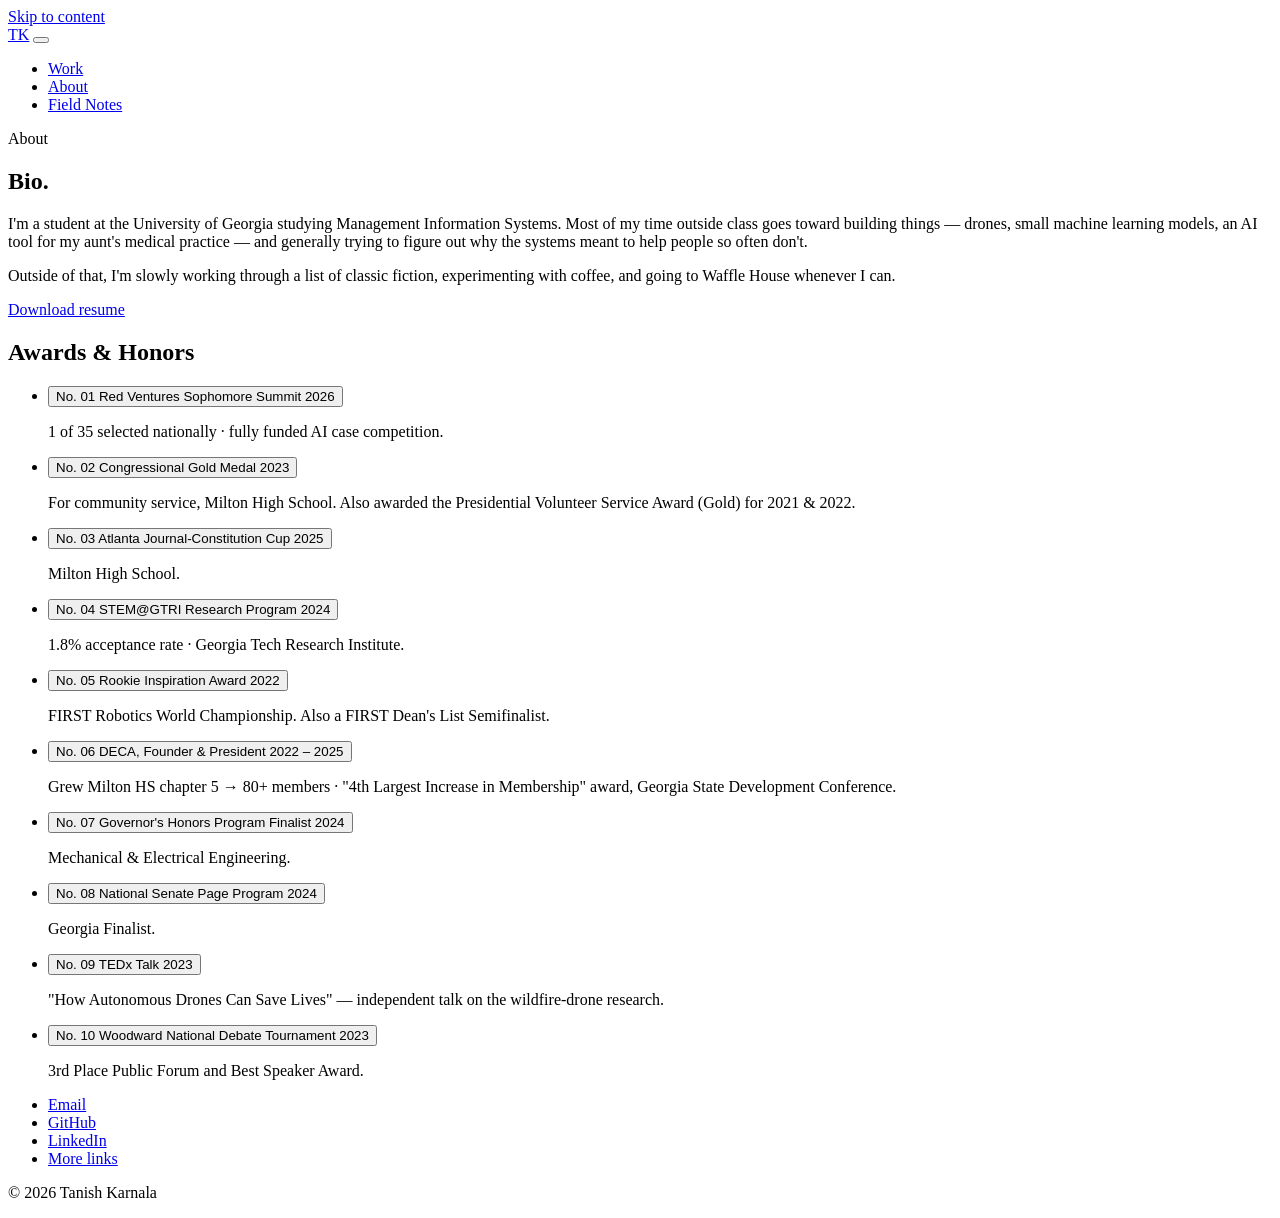
==== about.html @ 885c3053 "Initial site: index, about, work, field-notes" ====
<!DOCTYPE html>
<html lang="en">
<head>
<meta charset="UTF-8">
<meta name="viewport" content="width=device-width, initial-scale=1">
<title>About — Tanish Karnala</title>
<meta name="description" content="About Tanish Karnala — background, resume, and awards.">
<meta name="color-scheme" content="light dark">
<meta property="og:type" content="profile">
<meta property="og:title" content="About — Tanish Karnala">
<link rel="icon" href="assets/favicon.svg" type="image/svg+xml">
<link rel="stylesheet" href="css/fonts.css">
<link rel="stylesheet" href="css/tokens.css">
<link rel="stylesheet" href="css/global.css">
<link rel="stylesheet" href="css/about.css">

<script type="application/ld+json">
{
  "@context": "https://schema.org",
  "@type": "Person",
  "name": "Tanish Karnala",
  "url": "https://TODO-username.github.io/about.html",
  "email": "mailto:tanishkarnala@gmail.com",
  "alumniOf": {
    "@type": "CollegeOrUniversity",
    "name": "University of Georgia"
  }
}
</script>
</head>
<body>
<svg style="position: absolute; width: 0; height: 0; overflow: hidden;" aria-hidden="true">
  <filter id="paper-grain">
    <feTurbulence type="fractalNoise" baseFrequency="0.015" numOctaves="5" result="noise" />
    <feColorMatrix type="matrix" values="1 0 0 0 0  0 1 0 0 0  0 0 1 0 0  0 0 0 0.07 0" in="noise" result="coloredNoise" />
    <feBlend in="SourceGraphic" in2="coloredNoise" mode="multiply" />
  </filter>
</svg>
<a class="skip-link" href="#main">Skip to content</a>

<header class="site-header">
  <div class="page site-header__row">
    <a class="wordmark" href="index.html" aria-label="Tanish Karnala — home">TK</a>
    <button class="nav-toggle" aria-label="Toggle navigation" aria-expanded="false" aria-controls="site-nav">
      <span></span>
    </button>
    <nav class="site-nav" id="site-nav" aria-label="Primary">
      <ul>
        <li><a href="work.html">Work</a></li>
        <li><a href="about.html" aria-current="page">About</a></li>
        <li><a href="field-notes.html">Field Notes</a></li>
      </ul>
    </nav>
  </div>
</header>

<div class="stamp-container">
<main id="main">
  <section class="section page">
    <span class="eyebrow">About</span>
    <h1>Bio.</h1>
    <div class="prose about-bio">
      <p>I'm a student at the University of Georgia studying Management Information
      Systems. Most of my time outside class goes toward building things — drones, small
      machine learning models, an AI tool for my aunt's medical practice — and generally
      trying to figure out why the systems meant to help people so often don't.</p>
      <p>Outside of that, I'm slowly working through a list of classic fiction,
      experimenting with coffee, and going to Waffle House whenever I can.</p>
    </div>
    <a class="btn about-resume-btn" href="assets/resume.pdf" download>Download resume</a>

    <div class="awards">
      <h2>Awards &amp; Honors</h2>
      <ul class="awards-list">
        <li class="awards-item">
          <button class="awards-row" type="button" aria-expanded="false" aria-controls="award-detail-01">
            <span class="awards-num">No. 01</span>
            <span class="awards-title">Red Ventures Sophomore Summit</span>
            <span class="awards-issuer">2026</span>
          </button>
          <div class="awards-detail" id="award-detail-01">
            <p>1 of 35 selected nationally · fully funded AI case competition.</p>
          </div>
        </li>
        <li class="awards-item">
          <button class="awards-row" type="button" aria-expanded="false" aria-controls="award-detail-02">
            <span class="awards-num">No. 02</span>
            <span class="awards-title">Congressional Gold Medal</span>
            <span class="awards-issuer">2023</span>
          </button>
          <div class="awards-detail" id="award-detail-02">
            <p>For community service, Milton High School. Also awarded the Presidential Volunteer Service Award (Gold) for 2021 &amp; 2022.</p>
          </div>
        </li>
        <li class="awards-item">
          <button class="awards-row" type="button" aria-expanded="false" aria-controls="award-detail-03">
            <span class="awards-num">No. 03</span>
            <span class="awards-title">Atlanta Journal-Constitution Cup</span>
            <span class="awards-issuer">2025</span>
          </button>
          <div class="awards-detail" id="award-detail-03">
            <p>Milton High School.</p>
          </div>
        </li>
        <li class="awards-item">
          <button class="awards-row" type="button" aria-expanded="false" aria-controls="award-detail-04">
            <span class="awards-num">No. 04</span>
            <span class="awards-title">STEM@GTRI Research Program</span>
            <span class="awards-issuer">2024</span>
          </button>
          <div class="awards-detail" id="award-detail-04">
            <p>1.8% acceptance rate · Georgia Tech Research Institute.</p>
          </div>
        </li>
        <li class="awards-item">
          <button class="awards-row" type="button" aria-expanded="false" aria-controls="award-detail-05">
            <span class="awards-num">No. 05</span>
            <span class="awards-title">Rookie Inspiration Award</span>
            <span class="awards-issuer">2022</span>
          </button>
          <div class="awards-detail" id="award-detail-05">
            <p>FIRST Robotics World Championship. Also a FIRST Dean's List Semifinalist.</p>
          </div>
        </li>
        <li class="awards-item">
          <button class="awards-row" type="button" aria-expanded="false" aria-controls="award-detail-06">
            <span class="awards-num">No. 06</span>
            <span class="awards-title">DECA, Founder &amp; President</span>
            <span class="awards-issuer">2022 – 2025</span>
          </button>
          <div class="awards-detail" id="award-detail-06">
            <p>Grew Milton HS chapter 5 → 80+ members · "4th Largest Increase in Membership" award, Georgia State Development Conference.</p>
          </div>
        </li>
        <li class="awards-item">
          <button class="awards-row" type="button" aria-expanded="false" aria-controls="award-detail-07">
            <span class="awards-num">No. 07</span>
            <span class="awards-title">Governor's Honors Program Finalist</span>
            <span class="awards-issuer">2024</span>
          </button>
          <div class="awards-detail" id="award-detail-07">
            <p>Mechanical &amp; Electrical Engineering.</p>
          </div>
        </li>
        <li class="awards-item">
          <button class="awards-row" type="button" aria-expanded="false" aria-controls="award-detail-08">
            <span class="awards-num">No. 08</span>
            <span class="awards-title">National Senate Page Program</span>
            <span class="awards-issuer">2024</span>
          </button>
          <div class="awards-detail" id="award-detail-08">
            <p>Georgia Finalist.</p>
          </div>
        </li>
        <li class="awards-item">
          <button class="awards-row" type="button" aria-expanded="false" aria-controls="award-detail-09">
            <span class="awards-num">No. 09</span>
            <span class="awards-title">TEDx Talk</span>
            <span class="awards-issuer">2023</span>
          </button>
          <div class="awards-detail" id="award-detail-09">
            <p>"How Autonomous Drones Can Save Lives" — independent talk on the wildfire-drone research.</p>
          </div>
        </li>
        <li class="awards-item">
          <button class="awards-row" type="button" aria-expanded="false" aria-controls="award-detail-10">
            <span class="awards-num">No. 10</span>
            <span class="awards-title">Woodward National Debate Tournament</span>
            <span class="awards-issuer">2023</span>
          </button>
          <div class="awards-detail" id="award-detail-10">
            <p>3rd Place Public Forum and Best Speaker Award.</p>
          </div>
        </li>
      </ul>
    </div>
  </section>
</main>
</div>

<footer class="site-footer">
  <div class="page site-footer__row">
    <ul class="footer-links">
      <li><a href="mailto:tanishkarnala@gmail.com">Email</a></li>
      <li><a href="https://github.com/TODO-username" target="_blank" rel="noopener">GitHub</a></li>
      <li><a href="https://linkedin.com/in/tanishkarnala" target="_blank" rel="noopener">LinkedIn</a></li>
      <li><a href="field-notes.html#links">More links</a></li>
    </ul>
    <p class="footer-note">© 2026 Tanish Karnala</p>
  </div>
</footer>

<script src="js/main.js"></script>
</body>
</html>
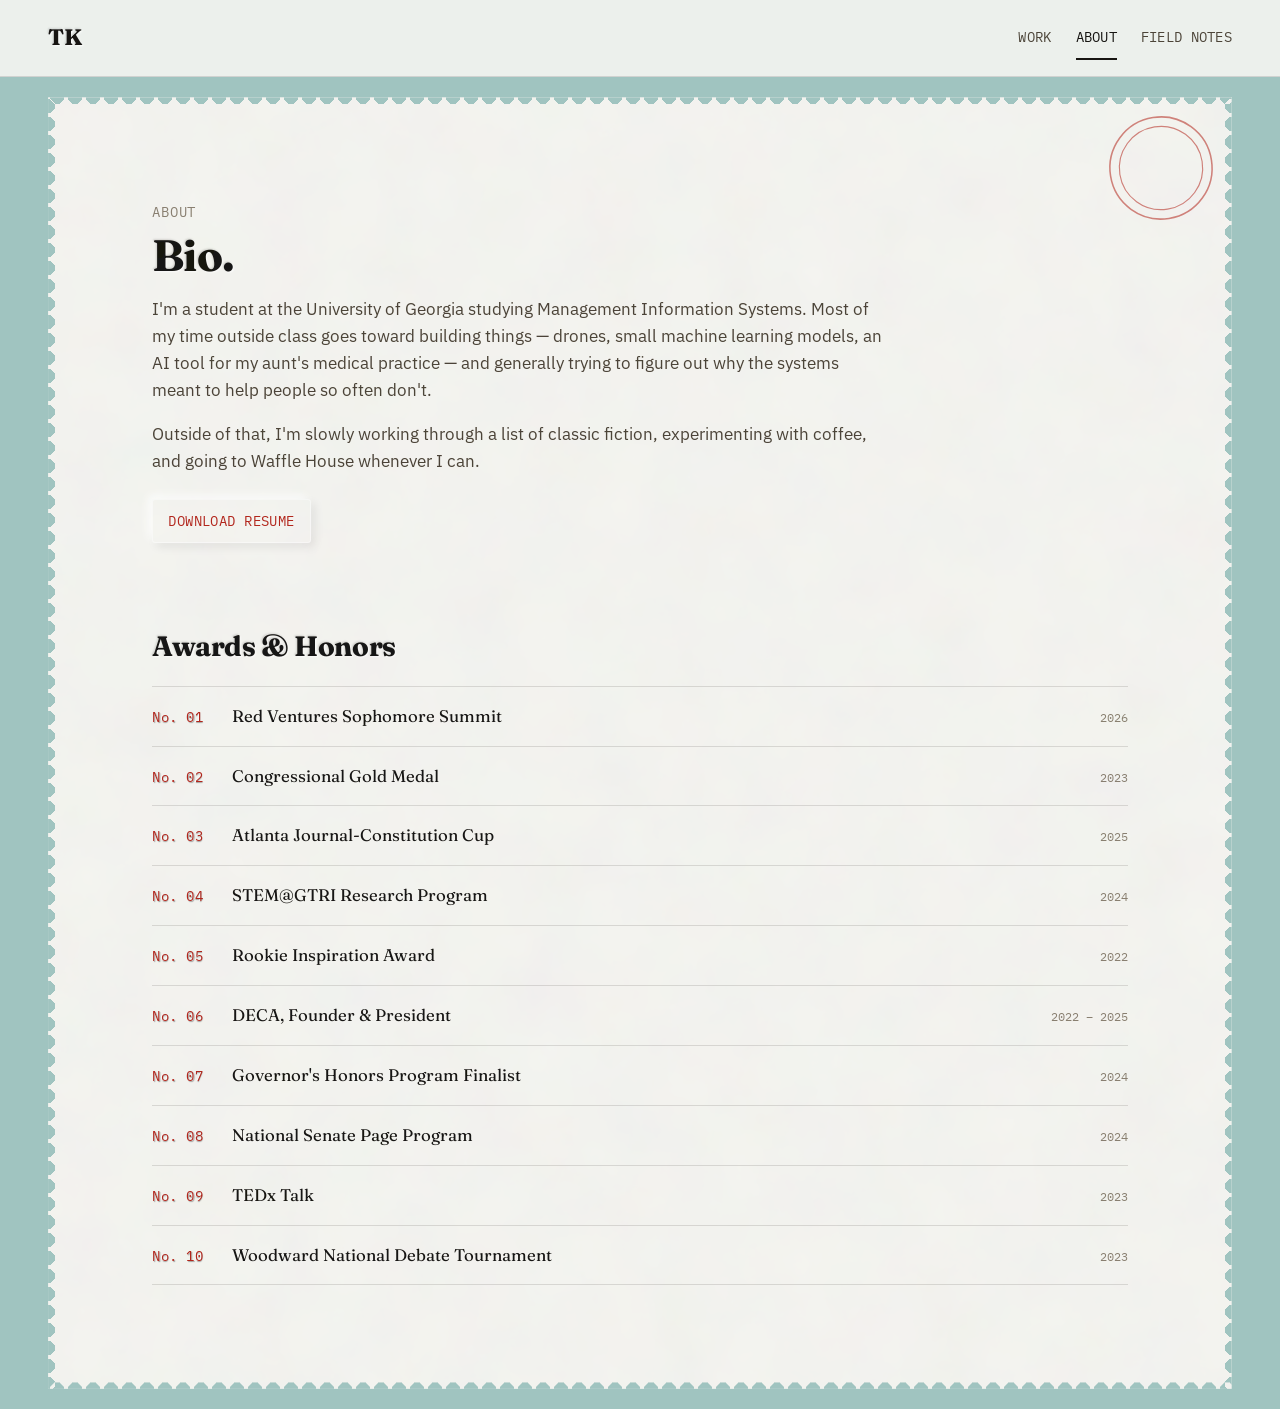
==== commit 32bdcc2c: "Wrap about/work/field-notes in stamp-frame for consistent paper margin + postmark" ====
--- a/about.html
+++ b/about.html
@@ -54,6 +54,7 @@
   </div>
 </header>
 
+<div class="stamp-frame">
 <div class="stamp-container">
 <main id="main">
   <section class="section page">
@@ -177,19 +178,10 @@
   </section>
 </main>
 </div>
-
-<footer class="site-footer">
-  <div class="page site-footer__row">
-    <ul class="footer-links">
-      <li><a href="mailto:tanishkarnala@gmail.com">Email</a></li>
-      <li><a href="https://github.com/TODO-username" target="_blank" rel="noopener">GitHub</a></li>
-      <li><a href="https://linkedin.com/in/tanishkarnala" target="_blank" rel="noopener">LinkedIn</a></li>
-      <li><a href="field-notes.html#links">More links</a></li>
-    </ul>
-    <p class="footer-note">© 2026 Tanish Karnala</p>
-  </div>
-</footer>
-
-<script src="js/main.js"></script>
-</body>
-</html>
+<div class="postmark" aria-hidden="true">
+  <svg viewBox="0 0 140 140" xmlns="http://www.w3.org/2000/svg">
+    <circle cx="70" cy="70" r="65" fill="none" stroke="currentColor" stroke-width="2"/>
+    <circle cx="70" cy="70" r="53" fill="none" stroke="currentColor" stroke-width="1.5"/>
+    <path id="postmark-arc-top-about" d="M 15 74 A 55 55 0 0 1 125 74" fill="none"/>
+    <path id="postmark-arc-bottom-about" d="M 21 68 A 49 49 0 0 0 119 68" fill="none"/>
+    <text font-family="'IBM Plex Mono', monospace" font-size="10" letter-spacing="3" 
--- a/css/fonts.css
+++ b/css/fonts.css
@@ -0,0 +1,41 @@
+/* Self-hosted fonts — no external requests at runtime. */
+
+@font-face {
+  font-family: 'Fraunces';
+  font-style: normal;
+  font-weight: 300 700;
+  font-display: swap;
+  src: url('../fonts/Fraunces-Variable.woff2') format('woff2');
+}
+
+@font-face {
+  font-family: 'Fraunces';
+  font-style: italic;
+  font-weight: 500;
+  font-display: swap;
+  src: url('../fonts/Fraunces-Italic.woff2') format('woff2');
+}
+
+@font-face {
+  font-family: 'IBM Plex Sans';
+  font-style: normal;
+  font-weight: 300 700;
+  font-display: swap;
+  src: url('../fonts/IBMPlexSans-Variable.woff2') format('woff2');
+}
+
+@font-face {
+  font-family: 'IBM Plex Mono';
+  font-style: normal;
+  font-weight: 400;
+  font-display: swap;
+  src: url('../fonts/IBMPlexMono-Regular.woff2') format('woff2');
+}
+
+@font-face {
+  font-family: 'IBM Plex Mono';
+  font-style: normal;
+  font-weight: 500;
+  font-display: swap;
+  src: url('../fonts/IBMPlexMono-Medium.woff2') format('woff2');
+}
--- a/css/tokens.css
+++ b/css/tokens.css
@@ -0,0 +1,106 @@
+:root {
+  /* --- Color --- */
+  /* Subdued pastel turquoise page background, with an off-white paper color
+     for the stamp container and everything printed on it. */
+  --color-page-bg: #A0C4C0;
+  --color-paper: #F4F4F0;
+  --color-paper-raised: #F2F1EC;
+  --color-ink: #171512;
+  --color-ink-soft: #4C4438;
+  --color-ink-faint: #8A8071;
+  --color-line: rgba(23, 21, 18, 0.13);
+  --color-line-strong: rgba(23, 21, 18, 0.26);
+
+  /* Primary motif color — the one saturated accent, used sparingly and consistently */
+  --accent-red: #B3271D;
+  --accent-red-tint: #F3DEDA;
+
+  /* Letterpress emboss/deboss — a real directional light source (upper-left), used
+     on printed marks (index numbers, fact-row keys) and panel edges so they read as
+     pressed into or raised out of the paper, not just colored text with a faint shadow. */
+  --emboss-light: rgba(255, 255, 255, 0.85);
+  --emboss-dark: rgba(23, 21, 18, 0.38);
+  --deboss-light: rgba(255, 255, 255, 0.6);
+  --deboss-dark: rgba(23, 21, 18, 0.32);
+
+  /* Secondary, muted per-track colors — always applied to track tags/cards on the Work page */
+  --accent-tech: #93692F;      /* brass / ochre */
+  --accent-tech-tint: #EDE2CB;
+  --accent-business: #A8451F;  /* terracotta / rust */
+  --accent-business-tint: #F1DDCF;
+  --accent-policy: #33534E;    /* slate / teal */
+  --accent-policy-tint: #DCE6E3;
+
+  /* --- Type --- */
+  --font-serif: 'Fraunces', 'Iowan Old Style', Georgia, serif;
+  --font-sans: 'IBM Plex Sans', -apple-system, BlinkMacSystemFont, 'Segoe UI', sans-serif;
+  --font-mono: 'IBM Plex Mono', 'SFMono-Regular', Consolas, monospace;
+
+  --size-hero: clamp(2.75rem, 5vw + 1.5rem, 5.25rem);
+  --size-h1: clamp(2rem, 2.2vw + 1.3rem, 2.75rem);
+  --size-h2: clamp(1.375rem, 1.1vw + 1.1rem, 1.75rem);
+  --size-h3: clamp(1.125rem, 0.6vw + 1rem, 1.3125rem);
+  --size-body: 1.0625rem;
+  --size-small: 0.875rem;
+  --size-micro: 0.75rem;
+
+  --leading-tight: 1.1;
+  --leading-snug: 1.35;
+  --leading-normal: 1.6;
+
+  /* --- Space (8px rhythm) --- */
+  --space-1: 0.5rem;
+  --space-2: 0.75rem;
+  --space-3: 1rem;
+  --space-4: 1.5rem;
+  --space-5: 2.25rem;
+  --space-6: 3.5rem;
+  --space-7: 5.5rem;
+  --space-8: 8rem;
+
+  /* --- Layout --- */
+  --content-width: 46rem;
+  --page-width: 84rem;
+  --page-pad: clamp(1.25rem, 4vw, 3rem);
+
+  /* --- Motion (kept short and purposeful, honors reduced-motion) ---
+     ease-out: entrances/hover — starts fast, feels responsive (never ease-in: it delays
+     the exact moment being watched most). ease-standard: reserved for size/layout reveals
+     like the mobile nav accordion, where a symmetric curve reads more natural. */
+  --ease-out: cubic-bezier(0.23, 1, 0.32, 1);
+  --ease-standard: cubic-bezier(0.4, 0, 0.2, 1);
+  --duration-press: 120ms;
+  --duration-fast: 120ms;
+  --duration-base: 200ms;
+
+  /* --- Radius / line --- */
+  --radius: 3px;
+  --hairline: 1px;
+}
+
+@media (prefers-color-scheme: dark) {
+  :root {
+    --color-paper: #17140F;
+    --color-paper-raised: #201C15;
+    --color-ink: #F3EEE2;
+    --color-ink-soft: #C9C0AE;
+    --color-ink-faint: #837A69;
+    --color-line: rgba(243, 238, 226, 0.14);
+    --color-line-strong: rgba(243, 238, 226, 0.28);
+
+    --accent-red: #E2564A;
+    --accent-red-tint: rgba(226, 86, 74, 0.14);
+
+    --emboss-light: rgba(243, 238, 226, 0.22);
+    --emboss-dark: rgba(0, 0, 0, 0.7);
+    --deboss-light: rgba(243, 238, 226, 0.14);
+    --deboss-dark: rgba(0, 0, 0, 0.6);
+
+    --accent-tech: #D4A857;
+    --accent-tech-tint: rgba(212, 168, 87, 0.14);
+    --accent-business: #E07E52;
+    --accent-business-tint: rgba(224, 126, 82, 0.14);
+    --accent-policy: #7FADA5;
+    --accent-policy-tint: rgba(127, 173, 165, 0.14);
+  }
+}
--- a/css/global.css
+++ b/css/global.css
@@ -0,0 +1,452 @@
+/* ---------- Reset ---------- */
+*, *::before, *::after { box-sizing: border-box; }
+* { margin: 0; }
+html { -webkit-text-size-adjust: 100%; }
+body { min-height: 100vh; }
+img, svg { display: block; max-width: 100%; }
+input, button, textarea { font: inherit; }
+p, h1, h2, h3, h4 { overflow-wrap: break-word; }
+
+@media (prefers-reduced-motion: reduce) {
+  *, *::before, *::after {
+    animation-duration: 0.01ms !important;
+    animation-iteration-count: 1 !important;
+    transition-duration: 0.01ms !important;
+    scroll-behavior: auto !important;
+  }
+}
+
+/* ---------- Base ---------- */
+body {
+  background-color: var(--color-page-bg);
+  color: var(--color-ink);
+  font-family: var(--font-sans);
+  font-size: var(--size-body);
+  line-height: var(--leading-normal);
+  -webkit-font-smoothing: antialiased;
+}
+
+/* Fraunces-Variable.woff2 only covers weight 300–700 (see fonts.css) — 700 is
+   the heaviest this family goes, so headings top out there rather than
+   requesting a higher number that would silently clamp. */
+/* Debossed / letterpress: text sits just a shade darker than the paper it's
+   printed on, with a tight highlight-then-shadow pair standing in for a
+   stamped-in impression rather than ink sitting on top of the page. */
+h1, h2, h3 {
+  font-family: var(--font-serif);
+  font-weight: 700;
+  line-height: var(--leading-tight);
+  letter-spacing: -0.015em;
+  color: var(--color-ink);
+  text-shadow:
+    -1px -1px 2px rgba(0, 0, 0, 0.15),
+    1px 1px 2px rgba(255, 255, 255, 0.9);
+}
+h1 { font-size: var(--size-h1); }
+h2 { font-size: var(--size-h2); }
+h3 { font-size: var(--size-h3); font-weight: 600; }
+
+p { color: var(--color-ink-soft); }
+p + p { margin-top: var(--space-3); }
+
+a {
+  color: inherit;
+  text-decoration-color: var(--color-line-strong);
+  text-underline-offset: 0.2em;
+  transition: color var(--duration-fast) var(--ease-out),
+              text-decoration-color var(--duration-fast) var(--ease-out);
+}
+a:hover { color: var(--accent-red); text-decoration-color: currentColor; }
+
+a:focus-visible, button:focus-visible, [tabindex]:focus-visible {
+  outline: 2px solid var(--color-ink);
+  outline-offset: 3px;
+}
+
+/* ---------- Ledger lines ---------- */
+/* Faint ruled-notebook-paper lines behind list content — visible in the
+   gaps between cards/notes, hidden wherever an opaque card sits on top. */
+.ledger-lines {
+  background-image: repeating-linear-gradient(
+    to bottom,
+    transparent,
+    transparent 27px,
+    rgba(70, 100, 130, 0.16) 27px,
+    rgba(70, 100, 130, 0.16) 28px
+  );
+}
+
+/* ---------- Stamp frame / postmark ---------- */
+/* .stamp-frame is the positioning context for archival details (the postmark)
+   that need to bleed past the stamp edge onto the turquoise background —
+   they can't live inside .stamp-container itself, since its mask/filter
+   clips its whole rendered subtree at the container's own box. */
+.stamp-frame {
+  position: relative;
+  width: calc(100% - 96px); /* ~0.5in gutter to the viewport edge on each side */
+  max-width: 1600px;
+  margin: 1.25rem auto;
+}
+.postmark {
+  position: absolute;
+  top: 16px;
+  right: 16px;
+  width: 110px;
+  height: 110px;
+  color: var(--accent-red);
+  opacity: 0.55;
+  transform: rotate(-9deg);
+  pointer-events: none;
+  z-index: 5;
+}
+.postmark svg { width: 100%; height: 100%; display: block; }
+
+@media (max-width: 700px) {
+  .stamp-frame { width: calc(100% - 32px); }
+  .postmark { width: 72px; height: 72px; top: 10px; right: 10px; }
+}
+
+/* ---------- Stamp container ---------- */
+/* The postage-stamp die-cut edge: a solid paper rectangle with a ring of
+   circular notches punched along all four sides. Built from a base fill mask
+   XORed with four repeating-circle masks, one per edge, each tiled along its
+   own edge only (repeat-x pinned top/bottom, repeat-y pinned left/right) —
+   a single gradient anchored at one corner can't reach all four sides. Each
+   tile is shifted by half a pitch (--notch-half) so a notch's *center* lands
+   exactly on the container's edge — a half-circle bite out of the paper —
+   rather than sitting a full radius inboard with a sliver of intact paper
+   still showing past it. */
+.stamp-container {
+  --notch-r: 7px;
+  --notch-pitch: 18px;
+  --notch-half: calc(var(--notch-pitch) / -2);
+
+  background-color: var(--color-paper);
+  padding: 3rem 3.5rem;
+  width: 100%;
+
+  /* Chromium's unprefixed mask-composite (luminance-mode "add"/"exclude")
+     doesn't punch the notches correctly in testing — the -webkit- alpha-based
+     compositing model is what actually produces a clean perforated edge, so
+     that's the one this relies on. N mask layers take N-1 composite operators
+     (they apply *between* each pair of layers, not to the base layer itself). */
+  -webkit-mask-image:
+    linear-gradient(#000, #000),
+    repeating-radial-gradient(circle at center, #000 0 var(--notch-r), transparent var(--notch-r) var(--notch-pitch)),
+    repeating-radial-gradient(circle at center, #000 0 var(--notch-r), transparent var(--notch-r) var(--notch-pitch)),
+    repeating-radial-gradient(circle at center, #000 0 var(--notch-r), transparent var(--notch-r) var(--notch-pitch)),
+    repeating-radial-gradient(circle at center, #000 0 var(--notch-r), transparent var(--notch-r) var(--notch-pitch));
+  -webkit-mask-repeat: no-repeat, repeat-x, repeat-x, repeat-y, repeat-y;
+  -webkit-mask-position:
+    center,
+    left 0px top var(--notch-half),
+    left 0px bottom var(--notch-half),
+    left var(--notch-half) top 0px,
+    right var(--notch-half) top 0px;
+  -webkit-mask-size:
+    100% 100%,
+    var(--notch-pitch) var(--notch-pitch),
+    var(--notch-pitch) var(--notch-pitch),
+    var(--notch-pitch) var(--notch-pitch),
+    var(--notch-pitch) var(--notch-pitch);
+  -webkit-mask-composite: xor, xor, xor, xor;
+
+  /* Paper grain — SVG feTurbulence filter, defined inline in the page body. */
+  filter: url(#paper-grain);
+}
+
+@media (max-width: 700px) {
+  .stamp-container { padding: 1.75rem 1.25rem; }
+}
+
+/* ---------- Layout ---------- */
+.page {
+  max-width: var(--page-width);
+  margin-inline: auto;
+  padding-inline: var(--page-pad);
+}
+.prose {
+  max-width: var(--content-width);
+}
+.section {
+  padding-block: var(--space-6);
+}
+.section--tight { padding-block: var(--space-4); }
+
+/* ---------- Skip link ---------- */
+.skip-link {
+  position: absolute;
+  left: -9999px;
+  top: 0;
+  background: var(--color-ink);
+  color: var(--color-paper);
+  padding: var(--space-2) var(--space-3);
+  z-index: 100;
+}
+.skip-link:focus { left: var(--space-3); top: var(--space-3); }
+
+/* ---------- Site header / nav ---------- */
+.site-header {
+  position: sticky;
+  top: 0;
+  z-index: 50;
+  background: color-mix(in srgb, var(--color-paper) 92%, transparent);
+  backdrop-filter: saturate(140%) blur(6px);
+  border-bottom: var(--hairline) solid var(--color-line);
+}
+.site-header__row {
+  display: flex;
+  align-items: center;
+  justify-content: space-between;
+  padding-block: var(--space-3);
+  gap: var(--space-3);
+}
+.wordmark {
+  font-family: var(--font-serif);
+  font-weight: 700;
+  font-size: 1.4rem;
+  letter-spacing: -0.01em;
+  color: var(--color-ink);
+  text-shadow:
+    -1px -1px 2px rgba(0, 0, 0, 0.15),
+    1px 1px 2px rgba(255, 255, 255, 0.9);
+  text-decoration: none;
+  white-space: nowrap;
+  transition: opacity var(--duration-fast) var(--ease-out),
+              transform var(--duration-press) var(--ease-out);
+}
+.wordmark:hover { opacity: 0.72; }
+.wordmark:active { transform: scale(0.94); }
+.site-nav { display: flex; }
+.site-nav ul {
+  display: flex;
+  gap: var(--space-4);
+  list-style: none;
+  padding: 0;
+}
+.site-nav a {
+  display: inline-block;
+  min-height: 44px;
+  display: flex;
+  align-items: center;
+  font-family: var(--font-mono);
+  font-size: var(--size-small);
+  letter-spacing: 0.02em;
+  text-transform: uppercase;
+  text-decoration: none;
+  color: var(--color-ink-soft);
+  border-bottom: 2px solid transparent;
+  transition: color var(--duration-fast) var(--ease-out),
+              border-bottom-color var(--duration-fast) var(--ease-out);
+}
+.site-nav a:hover,
+.site-nav a[aria-current="page"] {
+  color: var(--color-ink);
+  border-bottom-color: var(--color-ink);
+}
+
+.nav-toggle { display: none; }
+
+@media (max-width: 640px) {
+  .site-header__row { flex-wrap: wrap; }
+  .nav-toggle {
+    display: flex;
+    align-items: center;
+    justify-content: center;
+    width: 44px;
+    height: 44px;
+    background: none;
+    border: var(--hairline) solid var(--color-line-strong);
+    border-radius: var(--radius);
+    cursor: pointer;
+    transition: transform var(--duration-press) var(--ease-out);
+  }
+  .nav-toggle:active { transform: scale(0.94); }
+  .nav-toggle span {
+    display: block;
+    width: 18px;
+    height: 2px;
+    background: var(--color-ink);
+    position: relative;
+  }
+  .nav-toggle span::before, .nav-toggle span::after {
+    content: "";
+    position: absolute;
+    left: 0;
+    width: 18px;
+    height: 2px;
+    background: var(--color-ink);
+  }
+  .nav-toggle span::before { top: -6px; }
+  .nav-toggle span::after { top: 6px; }
+
+  .site-nav {
+    flex-basis: 100%;
+    max-height: 0;
+    overflow: hidden;
+    transition: max-height var(--duration-base) var(--ease-standard);
+  }
+  .site-nav.is-open { max-height: 240px; }
+  .site-nav ul {
+    flex-direction: column;
+    gap: 0;
+    padding-block: var(--space-2) var(--space-3);
+    border-top: var(--hairline) solid var(--color-line);
+    margin-top: var(--space-2);
+  }
+  .site-nav a { min-height: 48px; }
+}
+
+/* ---------- Buttons / links-as-cta ---------- */
+/* Embossed: a raised paper cutout — soft light glow top-left, sharp dark
+   shadow bottom-right, like thick cardstock stacked on the page beneath it. */
+.btn {
+  display: inline-flex;
+  align-items: center;
+  gap: var(--space-1);
+  min-height: 44px;
+  padding: 0.6em 1.1em;
+  font-family: var(--font-mono);
+  font-size: var(--size-small);
+  text-transform: uppercase;
+  letter-spacing: 0.03em;
+  text-decoration: none;
+  border: 1px solid rgba(255, 255, 255, 0.5);
+  border-radius: var(--radius);
+  color: var(--accent-red);
+  background-color: var(--color-paper);
+  box-shadow:
+    -4px -4px 10px rgba(255, 255, 255, 0.8),
+    4px 4px 10px rgba(0, 0, 0, 0.08);
+  transition: color var(--duration-fast) var(--ease-out),
+              box-shadow var(--duration-fast) var(--ease-out),
+              transform var(--duration-press) var(--ease-out);
+}
+.btn:hover { color: var(--color-ink); }
+.btn:active {
+  transform: scale(0.97);
+  box-shadow:
+    -2px -2px 6px rgba(255, 255, 255, 0.6),
+    2px 2px 6px rgba(0, 0, 0, 0.1);
+}
+.btn--quiet {
+  color: var(--color-ink-soft);
+}
+.btn--quiet:hover { color: var(--accent-red); }
+
+/* ---------- Cards ---------- */
+/* Embossed the same way as buttons — a thick paper cutout stacked on the
+   page, not a flat rectangle with a hairline drawn around it. */
+.card {
+  border: 1px solid rgba(255, 255, 255, 0.5);
+  border-radius: var(--radius);
+  padding: var(--space-4);
+  background-color: var(--color-paper);
+  box-shadow:
+    -4px -4px 10px rgba(255, 255, 255, 0.8),
+    4px 4px 10px rgba(0, 0, 0, 0.08);
+  transition: opacity var(--duration-base) var(--ease-out),
+              transform var(--duration-base) var(--ease-out);
+}
+.card.is-filtered-out {
+  opacity: 0;
+  transform: scale(0.97);
+  pointer-events: none;
+}
+.card-grid {
+  display: grid;
+  grid-template-columns: repeat(auto-fit, minmax(15rem, 1fr));
+  gap: var(--space-3);
+}
+
+/* ---------- Tag chips ---------- */
+/* Embossed, same paper-cutout treatment as buttons and cards. */
+.tag {
+  display: inline-flex;
+  align-items: center;
+  height: 28px;
+  padding-inline: 0.7em;
+  font-family: var(--font-mono);
+  font-size: var(--size-micro);
+  text-transform: uppercase;
+  letter-spacing: 0.04em;
+  border: 1px solid rgba(255, 255, 255, 0.5);
+  border-radius: 999px;
+  color: var(--color-ink-soft);
+  background-color: var(--color-paper);
+  box-shadow:
+    -4px -4px 10px rgba(255, 255, 255, 0.8),
+    4px 4px 10px rgba(0, 0, 0, 0.08);
+  transition: color var(--duration-fast) var(--ease-out),
+              border-color var(--duration-fast) var(--ease-out),
+              background var(--duration-fast) var(--ease-out),
+              transform var(--duration-press) var(--ease-out);
+}
+button.tag:active { transform: scale(0.96); }
+
+/* Per-track accent theming — always on */
+.tag[data-track="tech"] {
+  color: var(--accent-tech);
+  border-color: var(--accent-tech);
+  background: var(--accent-tech-tint);
+}
+.tag[data-track="business"] {
+  color: var(--accent-business);
+  border-color: var(--accent-business);
+  background: var(--accent-business-tint);
+}
+.tag[data-track="policy"] {
+  color: var(--accent-policy);
+  border-color: var(--accent-policy);
+  background: var(--accent-policy-tint);
+}
+.card[data-track="tech"] { border-left: 3px solid var(--accent-tech); }
+.card[data-track="business"] { border-left: 3px solid var(--accent-business); }
+.card[data-track="policy"] { border-left: 3px solid var(--accent-policy); }
+
+button.tag[aria-pressed="true"] {
+  color: var(--color-paper);
+  background: var(--accent-red);
+  border-color: var(--accent-red);
+}
+
+/* ---------- Footer ---------- */
+.site-footer {
+  border-top: var(--hairline) solid var(--color-line);
+  padding-block: var(--space-5);
+  margin-top: var(--space-7);
+}
+.site-footer__row {
+  display: flex;
+  flex-wrap: wrap;
+  justify-content: space-between;
+  gap: var(--space-4);
+}
+.footer-links {
+  display: flex;
+  flex-wrap: wrap;
+  gap: var(--space-1) var(--space-4);
+  list-style: none;
+  padding: 0;
+  font-family: var(--font-mono);
+  font-size: var(--size-small);
+}
+.footer-links a { text-decoration: none; color: var(--color-ink-soft); }
+.footer-note {
+  font-family: var(--font-mono);
+  font-size: var(--size-micro);
+  color: var(--color-ink-faint);
+}
+
+/* ---------- Utility ---------- */
+.eyebrow {
+  display: block;
+  font-family: var(--font-mono);
+  font-size: var(--size-small);
+  text-transform: uppercase;
+  letter-spacing: 0.06em;
+  color: var(--color-ink-faint);
+  margin-bottom: var(--space-1);
+}
+
+/* Catalog-sty
--- a/css/about.css
+++ b/css/about.css
@@ -0,0 +1,82 @@
+.about-bio { margin-top: var(--space-3); }
+.about-bio p + p { margin-top: var(--space-3); }
+.about-resume-btn { margin-top: var(--space-4); }
+
+.awards {
+  --awards-num-col: 4rem;
+  margin-top: var(--space-7);
+}
+.awards-list {
+  list-style: none;
+  padding: 0;
+  margin-top: var(--space-4);
+  border-top: var(--hairline) solid var(--color-line);
+}
+.awards-item {
+  border-bottom: var(--hairline) solid var(--color-line);
+}
+.awards-row {
+  all: unset;
+  box-sizing: border-box;
+  display: grid;
+  grid-template-columns: var(--awards-num-col) 1fr auto;
+  gap: var(--space-3);
+  align-items: baseline;
+  width: 100%;
+  padding-block: var(--space-3);
+  cursor: pointer;
+  transition: background var(--duration-fast) var(--ease-out),
+              transform var(--duration-press) var(--ease-out);
+}
+.awards-row:hover { background: var(--color-paper-raised); }
+.awards-row:active { transform: scale(0.98); }
+.awards-row:focus-visible {
+  outline: 2px solid var(--color-ink);
+  outline-offset: -2px;
+}
+.awards-num {
+  font-family: var(--font-mono);
+  font-size: var(--size-small);
+  letter-spacing: 0.04em;
+  color: var(--accent-red);
+  text-shadow: -0.5px -0.5px 0 var(--emboss-light), 0.5px 0.5px 1px var(--emboss-dark);
+}
+.awards-title {
+  font-family: var(--font-serif);
+  font-size: 1.05rem;
+}
+.awards-issuer {
+  font-family: var(--font-mono);
+  font-size: var(--size-micro);
+  color: var(--color-ink-faint);
+  text-align: right;
+}
+
+.awards-detail {
+  max-height: 0;
+  overflow: hidden;
+  opacity: 0;
+  transition: max-height var(--duration-base) var(--ease-standard),
+              opacity var(--duration-fast) var(--ease-out);
+}
+.awards-detail p {
+  padding: 0 0 var(--space-3) calc(var(--awards-num-col) + var(--space-3));
+  font-size: var(--size-small);
+  max-width: 46ch;
+}
+.awards-row[aria-expanded="true"] + .awards-detail {
+  max-height: 8rem;
+  opacity: 1;
+}
+@media (hover: hover) and (pointer: fine) {
+  .awards-item:hover .awards-detail {
+    max-height: 8rem;
+    opacity: 1;
+  }
+}
+
+@media (max-width: 700px) {
+  .awards-row { grid-template-columns: auto 1fr; row-gap: var(--space-1); }
+  .awards-issuer { grid-column: 2 / 3; text-align: left; }
+  .awards-detail p { padding-left: 0; }
+}
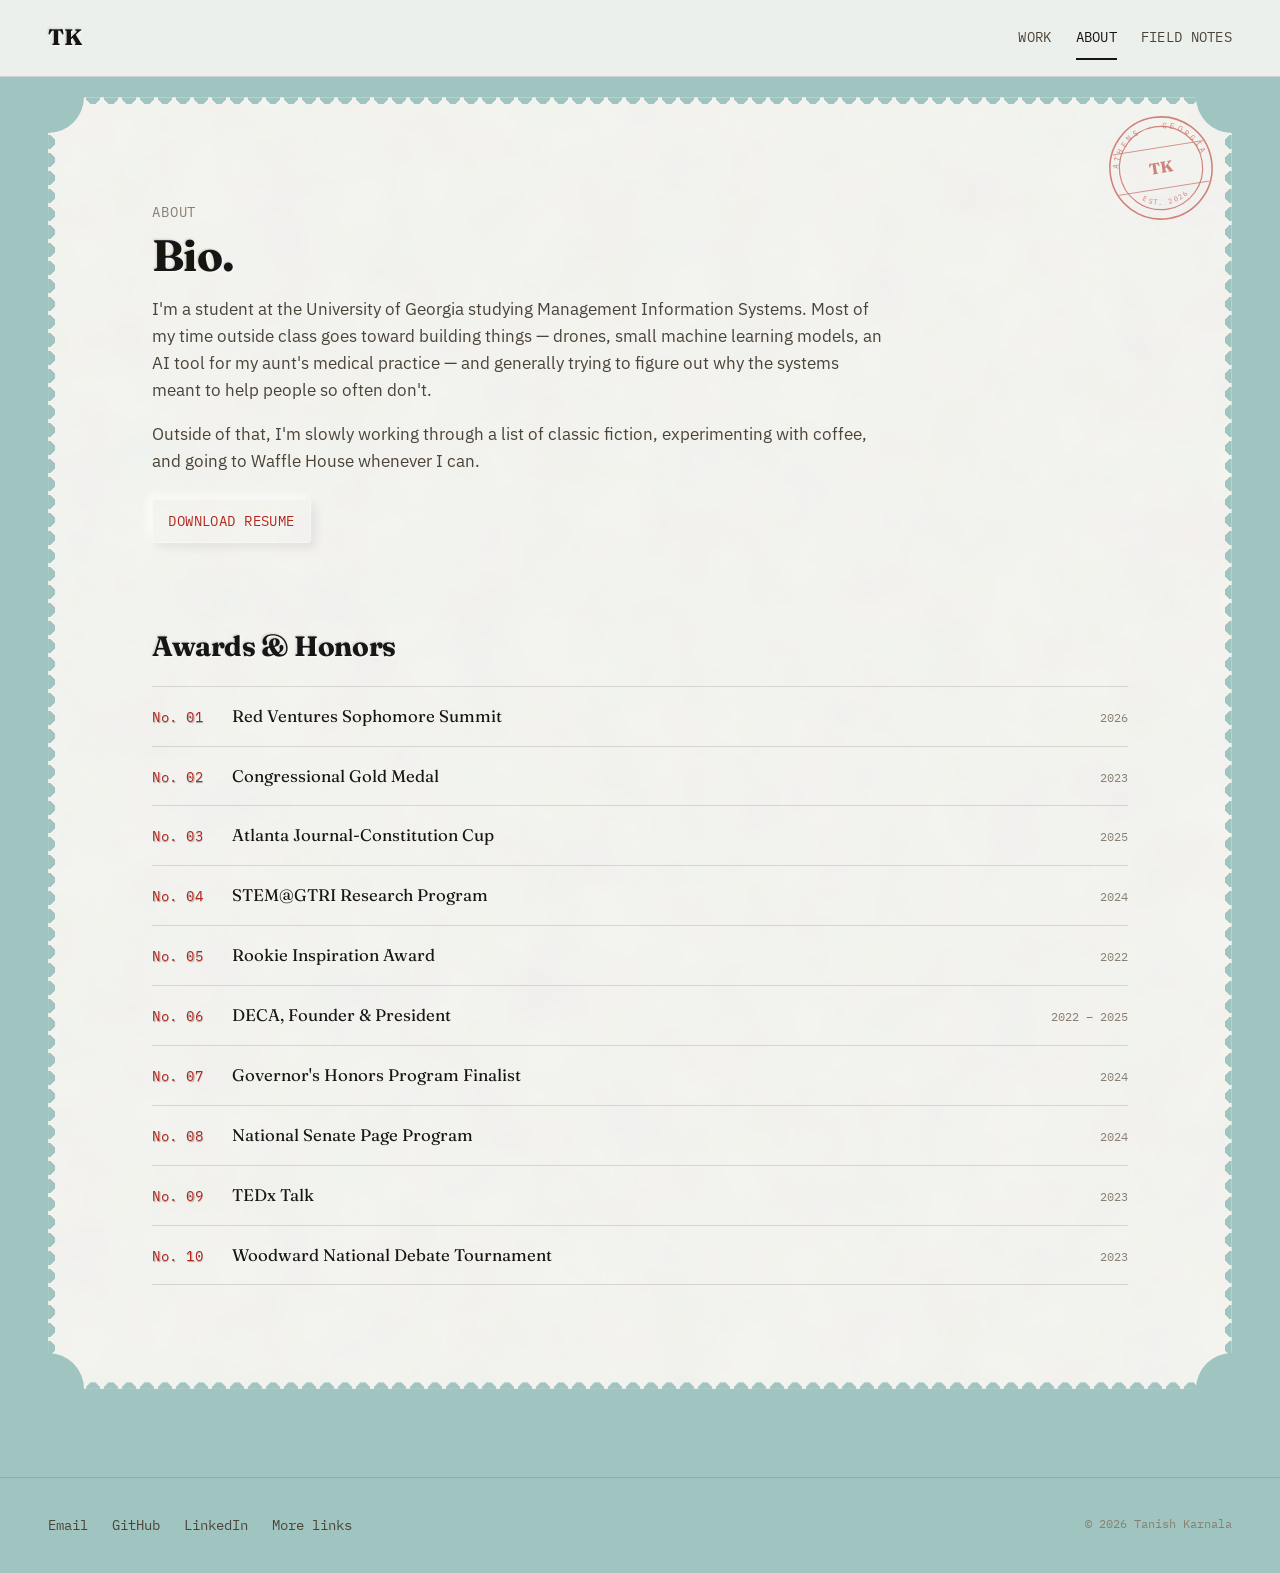
==== commit 8b761ec9: "Fix truncated postmark markup on about/work/field-notes (previous push copied stale mount data)" ====
--- a/about.html
+++ b/about.html
@@ -184,4 +184,31 @@
     <circle cx="70" cy="70" r="53" fill="none" stroke="currentColor" stroke-width="1.5"/>
     <path id="postmark-arc-top-about" d="M 15 74 A 55 55 0 0 1 125 74" fill="none"/>
     <path id="postmark-arc-bottom-about" d="M 21 68 A 49 49 0 0 0 119 68" fill="none"/>
-    <text font-family="'IBM Plex Mono', monospace" font-size="10" letter-spacing="3" +    <text font-family="'IBM Plex Mono', monospace" font-size="10" letter-spacing="3" fill="currentColor">
+      <textPath href="#postmark-arc-top-about" startOffset="50%" text-anchor="middle">ATHENS &#183; GEORGIA</textPath>
+    </text>
+    <text x="70" y="76" text-anchor="middle" font-family="Fraunces, Georgia, serif" font-weight="700" font-size="20" fill="currentColor">TK</text>
+    <text font-family="'IBM Plex Mono', monospace" font-size="9" letter-spacing="2" fill="currentColor">
+      <textPath href="#postmark-arc-bottom-about" startOffset="50%" text-anchor="middle">EST. 2026</textPath>
+    </text>
+    <line x1="12" y1="44" x2="128" y2="44" stroke="currentColor" stroke-width="1"/>
+    <line x1="12" y1="96" x2="128" y2="96" stroke="currentColor" stroke-width="1"/>
+  </svg>
+</div>
+</div>
+
+<footer class="site-footer">
+  <div class="page site-footer__row">
+    <ul class="footer-links">
+      <li><a href="mailto:tanishkarnala@gmail.com">Email</a></li>
+      <li><a href="https://github.com/TODO-username" target="_blank" rel="noopener">GitHub</a></li>
+      <li><a href="https://linkedin.com/in/tanishkarnala" target="_blank" rel="noopener">LinkedIn</a></li>
+      <li><a href="field-notes.html#links">More links</a></li>
+    </ul>
+    <p class="footer-note">© 2026 Tanish Karnala</p>
+  </div>
+</footer>
+
+<script src="js/main.js"></script>
+</body>
+</html>
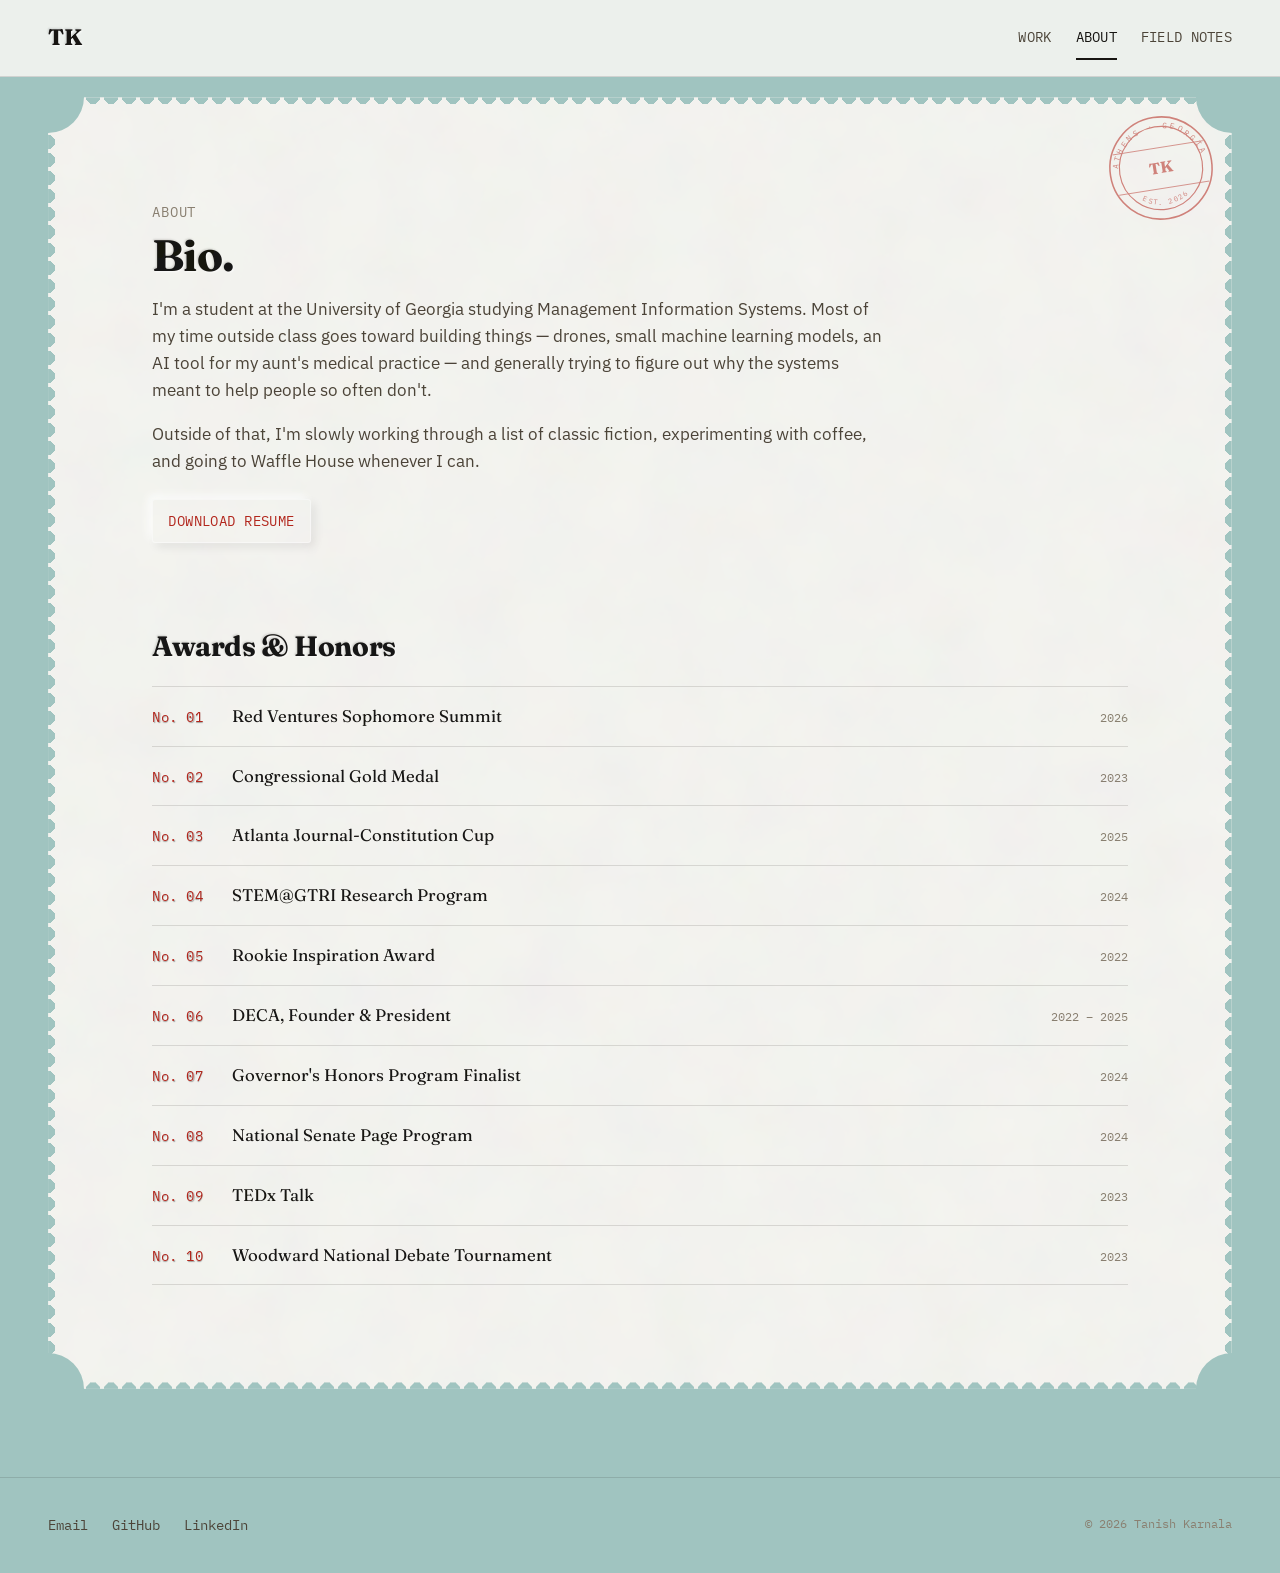
==== commit 9ca06e12: "Point coverage tool link to live URL, fix GitHub footer link, remove More links, update project GitH" ====
--- a/about.html
+++ b/about.html
@@ -201,9 +201,8 @@
   <div class="page site-footer__row">
     <ul class="footer-links">
       <li><a href="mailto:tanishkarnala@gmail.com">Email</a></li>
-      <li><a href="https://github.com/TODO-username" target="_blank" rel="noopener">GitHub</a></li>
+      <li><a href="https://github.com/BlueFinTuna27" target="_blank" rel="noopener">GitHub</a></li>
       <li><a href="https://linkedin.com/in/tanishkarnala" target="_blank" rel="noopener">LinkedIn</a></li>
-      <li><a href="field-notes.html#links">More links</a></li>
     </ul>
     <p class="footer-note">© 2026 Tanish Karnala</p>
   </div>
